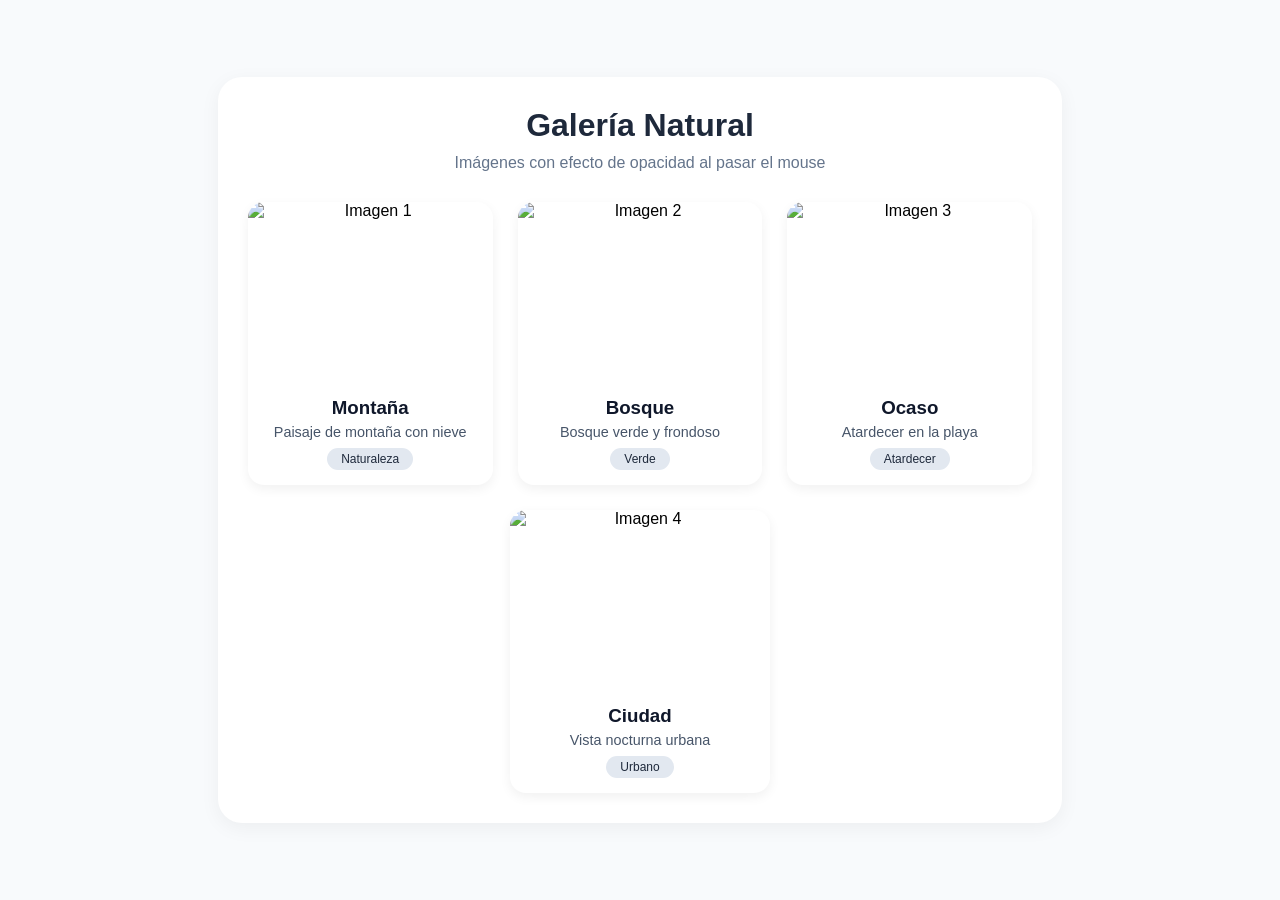
==== page03.html @ 027f0a67 "Práctica Calificada 1 - Hinojosa Yaranga" ====
<!doctype html>
<html lang="es">
  <head>
    <meta charset="UTF-8" />
    <meta name="viewport" content="width=device-width, initial-scale=1.0" />
    <title>Page03</title>
    <link rel="stylesheet" href="styles.css" />
  </head>
  <body class="page03-body">
    <div class="page03-container">
      <h1>Galería Natural</h1>
      <p class="subtitle">Imágenes con efecto de opacidad al pasar el mouse</p>
      <div class="grid">
        <div class="item">
          <img src="https://picsum.photos/seed/1/400/300" alt="Imagen 1" />
          <h3>Montaña</h3>
          <p>Paisaje de montaña con nieve</p>
          <span class="tag">Naturaleza</span>
        </div>
        <div class="item">
          <img src="https://picsum.photos/seed/2/400/300" alt="Imagen 2" />
          <h3>Bosque</h3>
          <p>Bosque verde y frondoso</p>
          <span class="tag">Verde</span>
        </div>
        <div class="item">
          <img src="https://picsum.photos/seed/3/400/300" alt="Imagen 3" />
          <h3>Ocaso</h3>
          <p>Atardecer en la playa</p>
          <span class="tag">Atardecer</span>
        </div>
        <div class="item">
          <img src="https://picsum.photos/seed/4/400/300" alt="Imagen 4" />
          <h3>Ciudad</h3>
          <p>Vista nocturna urbana</p>
          <span class="tag">Urbano</span>
        </div>
      </div>
    </div>
  </body>
</html>
---- styles.css ----
* {
  margin: 0;
  padding: 0;
  box-sizing: border-box;
  font-family: Arial, sans-serif;
}

body {
  background: #f4f7fc;
  display: flex;
  flex-direction: column;
  align-items: center;
  justify-content: center;
  min-height: 100vh;
  padding: 20px;
}

.index h1 {
  margin-bottom: 30px;
  color: #2c3e50;
}

.cards-container {
  display: flex;
  flex-wrap: wrap;
  justify-content: center;
  gap: 30px;
  margin-bottom: 50px;
}

.card {
  width: 200px;
  height: 260px;
  background: white;
  border-radius: 16px;
  box-shadow: 0 10px 25px rgba(0, 0, 0, 0.1);
  display: flex;
  flex-direction: column;
  align-items: center;
  justify-content: center;
  perspective: 800px;
  transition: transform 0.3s;
  cursor: pointer;
  text-decoration: none;
  color: #2c3e50;
}

.card-inner {
  width: 100%;
  height: 100%;
  position: relative;
  transition: transform 0.6s;
  transform-style: preserve-3d;
  border-radius: 16px;
}

.card:hover .card-inner {
  transform: rotateX(180deg) rotateY(180deg);
}

.card-front,
.card-back {
  position: absolute;
  width: 100%;
  height: 100%;
  backface-visibility: hidden;
  border-radius: 16px;
  display: flex;
  flex-direction: column;
  align-items: center;
  justify-content: center;
  padding: 20px;
}

.card-front {
  background: white;
}

.card-back {
  background: #3498db;
  color: white;
  transform: rotateX(180deg) rotateY(180deg);
}

.card-front svg {
  width: 60px;
  height: 60px;
  margin-bottom: 15px;
}

.card-front h3 {
  font-size: 1.2rem;
}

.card-back p {
  font-size: 1.1rem;
  font-weight: bold;
}

.auth-form {
  background: white;
  padding: 30px 40px;
  border-radius: 16px;
  box-shadow: 0 10px 25px rgba(0, 0, 0, 0.1);
  width: 100%;
  max-width: 360px;
}

.auth-form h2 {
  text-align: center;
  margin-bottom: 20px;
  color: #2c3e50;
}

.auth-form label {
  display: block;
  margin-top: 12px;
  font-weight: 600;
  color: #34495e;
}

.auth-form input {
  width: 100%;
  padding: 10px;
  margin-top: 5px;
  border: 1px solid #ccc;
  border-radius: 8px;
  outline: none;
}

.auth-form input:focus {
  border-color: #3498db;
}

.auth-form button {
  width: 100%;
  padding: 12px;
  margin-top: 20px;
  background: #2c3e50;
  color: white;
  border: none;
  border-radius: 8px;
  font-weight: bold;
  cursor: pointer;
  transition: background 0.3s;
}

.auth-form button:hover {
  background: #1a252f;
}

.page01-body {
  background: #eef2f7;
}

.window {
  background: white;
  padding: 40px 35px;
  border-radius: 24px;
  box-shadow: 0 20px 40px rgba(0, 0, 0, 0.15);
  width: 100%;
  max-width: 420px;
}

.icons {
  display: flex;
  justify-content: space-around;
  margin-bottom: 30px;
}

.icons svg {
  width: 40px;
  height: 40px;
  stroke: #2c3e50;
  stroke-width: 1.8;
  fill: none;
}

.field-group {
  position: relative;
  margin-bottom: 30px;
}

.field-group input {
  width: 100%;
  padding: 14px 12px 6px 12px;
  border: none;
  border-bottom: 2px solid #ccc;
  outline: none;
  font-size: 16px;
  background: transparent;
  transition: border-color 0.3s;
}

.field-group label {
  position: absolute;
  left: 12px;
  top: 14px;
  font-size: 16px;
  color: #999;
  transition: all 0.3s ease;
  pointer-events: none;
  background: white;
  padding: 0 4px;
}

.field-group input:focus ~ label,
.field-group input:not(:placeholder-shown) ~ label {
  top: -8px;
  font-size: 12px;
  color: #00bcd4;
}

.field-group input:focus {
  border-bottom-color: #00bcd4;
}

.checkbox-group {
  display: flex;
  align-items: center;
  gap: 10px;
  margin: 20px 0 25px;
}

.checkbox-group input {
  width: 18px;
  height: 18px;
}

.btn-group {
  display: flex;
  gap: 15px;
}

.btn-group button {
  flex: 1;
  padding: 12px;
  border: none;
  border-radius: 30px;
  font-weight: bold;
  cursor: pointer;
  transition: background 0.3s;
}

.btn-primary {
  background: #2c3e50;
  color: white;
}

.btn-primary:hover {
  background: #1a252f;
}

.btn-secondary {
  background: #ecf0f1;
  color: #2c3e50;
}

.btn-secondary:hover {
  background: #d5dbdb;
}

.image-drop {
  width: 100%;
  height: 50px;
  border: 2px dashed #aaa;
  border-radius: 12px;
  display: flex;
  align-items: center;
  justify-content: center;
  margin-top: 20px;
  transition:
    background 0.3s,
    border-color 0.3s;
  background: #fafafa;
  position: relative;
  cursor: pointer;
}

.image-drop svg {
  width: 28px;
  height: 28px;
  stroke: #2c3e50;
  stroke-width: 2;
  fill: none;
}

.image-drop span {
  margin-left: 10px;
  color: #555;
  font-size: 14px;
}

.image-drop.dragover {
  background: #e3f2fd;
  border-color: #00bcd4;
}

.image-drop input[type="file"] {
  position: absolute;
  width: 100%;
  height: 100%;
  opacity: 0;
  cursor: pointer;
}

.file-path {
  display: flex;
  align-items: center;
  justify-content: center;
  gap: 8px;
  margin-top: 6px;
  font-size: 12px;
  color: #888;
  text-align: center;
  word-break: break-all;
}

.file-path svg {
  width: 16px;
  height: 16px;
  stroke: #888;
  stroke-width: 2;
  fill: none;
  flex-shrink: 0;
}

.page02-body {
  background: #f0f4f8;
  gap: 60px;
}

.container {
  width: 100%;
  max-width: 700px;
  background: white;
  padding: 30px;
  border-radius: 24px;
  box-shadow: 0 10px 30px rgba(0, 0, 0, 0.08);
}

.radio-group {
  display: flex;
  gap: 30px;
  justify-content: center;
  margin-bottom: 30px;
}

.radio-group label {
  display: flex;
  align-items: center;
  gap: 8px;
  font-weight: 500;
}

.tabs {
  display: flex;
  border-bottom: 2px solid #ddd;
  margin-bottom: 20px;
}

.tab {
  padding: 12px 24px;
  cursor: pointer;
  background: transparent;
  border: none;
  font-weight: 600;
  color: #888;
  transition:
    color 0.3s,
    border-bottom 0.3s;
  border-bottom: 3px solid transparent;
}

.tab.active {
  color: #2c3e50;
  border-bottom-color: #3498db;
}

.tab-content {
  display: none;
  padding: 15px 0;
}

.tab-content.active {
  display: block;
}

.card-rgb {
  display: flex;
  flex-direction: column;
  gap: 20px;
  margin-top: 10px;
}

.color-preview {
  width: 100%;
  height: 120px;
  border-radius: 20px;
  background: rgb(128, 128, 128);
  border: 2px solid #eee;
  transition: background 0.1s;
}

.sliders {
  display: flex;
  flex-direction: column;
  gap: 12px;
}

.slider-row {
  display: flex;
  align-items: center;
  gap: 15px;
}

.slider-row label {
  width: 60px;
  font-weight: 600;
}

.slider-row input[type="range"] {
  flex: 1;
  accent-color: #2c3e50;
}

.slider-row input[type="number"] {
  width: 60px;
  padding: 6px;
  border: 1px solid #ccc;
  border-radius: 8px;
  text-align: center;
}

.slider-row input[type="number"]:focus {
  border-color: #3498db;
  outline: none;
}

.page03-body {
  background: #f8fafc;
  padding: 30px 20px;
}

.page03-container {
  max-width: 1200px;
  margin: 0 auto;
  background: white;
  padding: 30px;
  border-radius: 24px;
  box-shadow: 0 5px 20px rgba(0, 0, 0, 0.05);
}

.page03-container h1 {
  text-align: center;
  color: #1e293b;
  margin-bottom: 10px;
  font-size: 2rem;
}

.subtitle {
  text-align: center;
  color: #64748b;
  margin-bottom: 30px;
}

.grid {
  display: flex;
  flex-wrap: wrap;
  gap: 25px;
  justify-content: center;
}

.item {
  flex: 1 1 200px;
  max-width: 260px;
  background: #ffffff;
  border-radius: 16px;
  overflow: hidden;
  box-shadow: 0 4px 12px rgba(0, 0, 0, 0.06);
  transition: transform 0.2s;
  text-align: center;
  padding-bottom: 15px;
}

.item:hover {
  transform: translateY(-5px);
}

.item img {
  width: 100%;
  height: 180px;
  object-fit: cover;
  display: block;
  transition: opacity 0.3s ease;
}

.item img:hover {
  opacity: 0.9;
}

.item h3 {
  margin: 15px 0 5px;
  color: #0f172a;
}

.item p {
  color: #475569;
  font-size: 0.9rem;
  padding: 0 10px;
}

.item .tag {
  display: inline-block;
  background: #e2e8f0;
  padding: 4px 14px;
  border-radius: 30px;
  font-size: 0.75rem;
  color: #1e293b;
  margin-top: 8px;
}

@media (max-width: 1199px) {
  .page03-container {
    padding: 25px;
  }
  .page03-container h1 {
    font-size: 1.8rem;
  }
}

@media (max-width: 900px) {
  .grid {
    gap: 20px;
  }
  .item {
    flex: 1 1 180px;
    max-width: 220px;
  }
}

@media (max-width: 480px) {
  .page03-body {
    padding: 15px;
  }
  .page03-container {
    padding: 20px;
  }
  .page03-container h1 {
    font-size: 1.4rem;
  }
  .grid {
    flex-direction: column;
    align-items: center;
  }
  .item {
    flex: 0 0 auto;
    width: 100%;
    max-width: 300px;
  }
  .item img {
    height: 160px;
  }
}
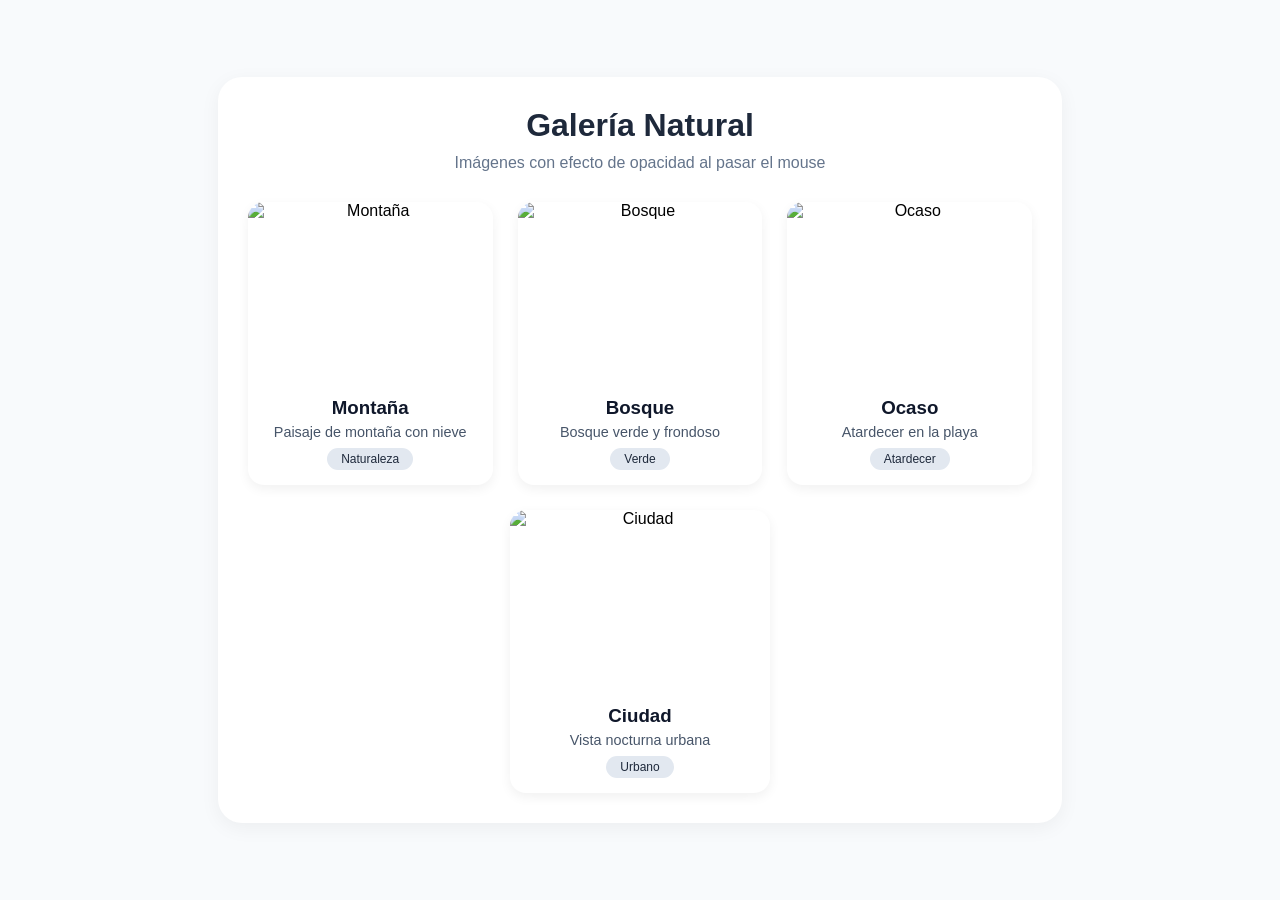
==== commit e3da5e4e: "Modificación de imágenes" ====
--- a/page03.html
+++ b/page03.html
@@ -12,25 +12,37 @@
       <p class="subtitle">Imágenes con efecto de opacidad al pasar el mouse</p>
       <div class="grid">
         <div class="item">
-          <img src="https://picsum.photos/seed/1/400/300" alt="Imagen 1" />
+          <img
+            src="https://images.unsplash.com/photo-1506905925346-21bda4d32df4?w=400&h=300&fit=crop"
+            alt="Montaña"
+          />
           <h3>Montaña</h3>
           <p>Paisaje de montaña con nieve</p>
           <span class="tag">Naturaleza</span>
         </div>
         <div class="item">
-          <img src="https://picsum.photos/seed/2/400/300" alt="Imagen 2" />
+          <img
+            src="https://images.unsplash.com/photo-1448375240586-882707db888b?w=400&h=300&fit=crop"
+            alt="Bosque"
+          />
           <h3>Bosque</h3>
           <p>Bosque verde y frondoso</p>
           <span class="tag">Verde</span>
         </div>
         <div class="item">
-          <img src="https://picsum.photos/seed/3/400/300" alt="Imagen 3" />
+          <img
+            src="https://images.unsplash.com/photo-1507525428034-b723cf961d3e?w=400&h=300&fit=crop"
+            alt="Ocaso"
+          />
           <h3>Ocaso</h3>
           <p>Atardecer en la playa</p>
           <span class="tag">Atardecer</span>
         </div>
         <div class="item">
-          <img src="https://picsum.photos/seed/4/400/300" alt="Imagen 4" />
+          <img
+            src="https://images.unsplash.com/photo-1477959858617-67f85cf4f1df?w=400&h=300&fit=crop"
+            alt="Ciudad"
+          />
           <h3>Ciudad</h3>
           <p>Vista nocturna urbana</p>
           <span class="tag">Urbano</span>
@@ -39,3 +51,4 @@
     </div>
   </body>
 </html>
+
